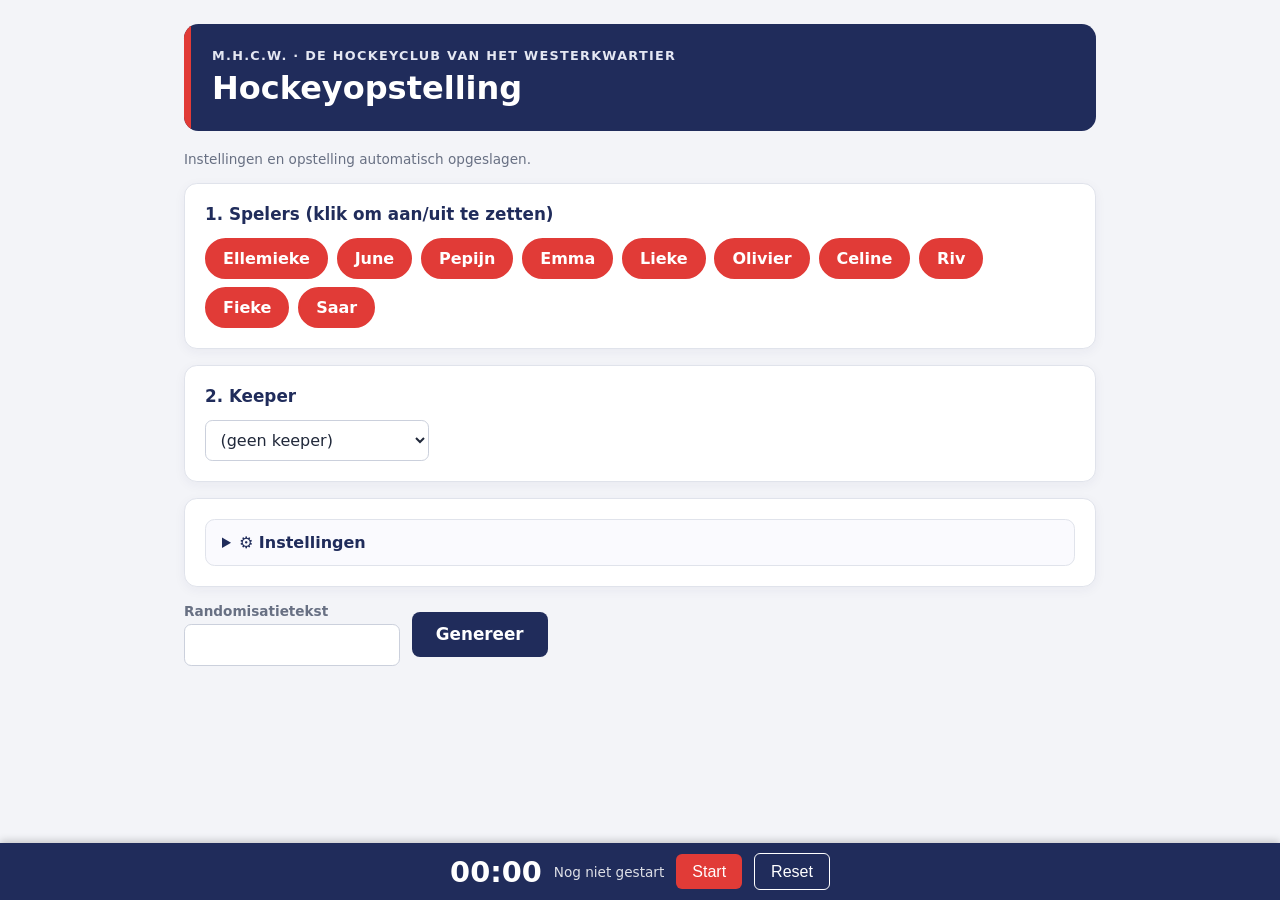
==== index.html @ c193237c "Git initted" ====
<!DOCTYPE html>
<html lang="nl">
<head>
<meta charset="utf-8">
<meta name="viewport" content="width=device-width, initial-scale=1">
<title>Hockeyopstelling</title>
<link rel="stylesheet" href="style.css">
</head>
<body>
<header class="page-header">
  <p class="eyebrow">M.H.C.W. · De hockeyclub van het Westerkwartier</p>
  <h1>Hockeyopstelling</h1>
</header>
<p class="save-status" id="saveStatus" role="status" aria-live="polite"></p>

<section>
  <h2>1. Spelers (klik om aan/uit te zetten)</h2>
  <div class="players" id="players"></div>
</section>

<section>
  <h2>2. Keeper</h2>
  <select id="keeper"></select>
</section>

<section>
  <details>
    <summary>⚙️ Instellingen</summary>
    <div class="row">
      <label>Wedstrijdduur (min)<input type="number" id="duration" value="50" min="1"></label>
      <label>Veldspelers tegelijk (zonder keeper)<input type="number" id="slots" value="5" min="1"></label>
      <label>Minuten per wissel<input type="number" id="interval" value="5" min="1"></label>
      <label>Max. wissels per keer<input type="number" id="maxSubs" value="2" min="1"></label>
      <label>Max. minuten aan de kant<input type="number" id="maxBench" value="10" min="1"></label>
    </div>
  </details>
</section>

<div class="row generate-row">
  <label for="shuffleSeed">Randomisatietekst
    <input type="text" id="shuffleSeed" autocomplete="off" autocapitalize="none">
  </label>
  <button class="primary" id="generate">Genereer</button>
</div>
<section id="output"></section>

<div class="confirm-overlay" id="resetConfirm" role="dialog" aria-modal="true" aria-labelledby="resetConfirmText">
  <div class="confirm-box">
    <p id="resetConfirmText">Weet je het zeker? De timer en alle tijden worden gereset.</p>
    <div class="actions">
      <button id="resetNo">Nee</button>
      <button class="danger" id="resetYes">Reset</button>
    </div>
  </div>
</div>
<div class="timer-bar" id="timerBar">
  <span class="time" id="timerTime">00:00</span>
  <span class="phase" id="timerPhase"></span>
  <button id="timerToggle">Start</button>
  <button class="secondary" id="timerReset">Reset</button>
</div>
<script src="app.js"></script>
</body>
</html>
---- style.css ----
:root {
    color-scheme: light;
    --club-navy: #202c5b;
    --club-red: #e13b37;
    --ink: #20283a;
    --muted: #687083;
    --line: #e0e3eb;
    --surface: #fff;
    --page: #f3f4f8;
    --soft-red: #fff0ef;
  }
  * { box-sizing: border-box; }
  body {
    max-width: 960px;
    margin: 0 auto;
    padding: 1.5rem;
    color: var(--ink);
    background: var(--page);
    font-family: system-ui, sans-serif;
  }
  .page-header {
    position: relative;
    overflow: hidden;
    margin-bottom: 1.25rem;
    padding: 1.5rem 1.75rem;
    border-radius: .9rem;
    background: var(--club-navy);
    color: #fff;
  }
  .page-header::before {
    position: absolute;
    inset: 0 auto 0 0;
    width: .45rem;
    background: var(--club-red);
    content: "";
  }
  .eyebrow {
    margin: 0 0 .4rem;
    color: #e4e7f2;
    font-size: .8rem;
    font-weight: 700;
    letter-spacing: .1em;
    text-transform: uppercase;
  }
  h1 { margin: 0; font-size: clamp(1.6rem, 4vw, 2rem); }
  .save-status { margin: .55rem 0 1rem; color: var(--muted); font-size: .85rem; }
  .save-status.error { color: #b4232d; font-weight: 600; }
  section {
    margin-bottom: 1rem;
    padding: 1.25rem;
    border: 1px solid var(--line);
    border-radius: .8rem;
    background: var(--surface);
    box-shadow: 0 3px 12px rgb(32 44 91 / 5%);
  }
  h2 { margin: 0 0 .85rem; color: var(--club-navy); font-size: 1.05rem; }
  .players { display: flex; flex-wrap: wrap; gap: .55rem; }
  .player {
    padding: .55rem 1rem;
    border: 2px solid var(--club-red);
    border-radius: 2rem;
    background: var(--club-red);
    color: #fff;
    cursor: pointer;
    font: inherit;
    font-weight: 650;
    transition: background .15s, border-color .15s, transform .15s;
  }
  .player:hover { transform: translateY(-1px); }
  .player.off {
    border-color: #c9cdd7;
    background: #fff;
    color: var(--muted);
    text-decoration: line-through;
  }
  .row { display: flex; flex-wrap: wrap; align-items: center; gap: .75rem; }
  label { display: flex; flex-direction: column; gap: .35rem; color: var(--muted); font-size: .85rem; font-weight: 600; }
  input, select {
    min-height: 2.6rem;
    padding: .5rem .65rem;
    border: 1px solid #cbd0dc;
    border-radius: .45rem;
    background: #fff;
    color: var(--ink);
    font: inherit;
  }
  #keeper { min-width: 14rem; }
  input:focus, select:focus { border-color: var(--club-navy); outline: 3px solid rgb(32 44 91 / 15%); }
  button.primary {
    border: 0;
    border-radius: .5rem;
    background: var(--club-navy);
    color: #fff;
    cursor: pointer;
    font: inherit;
    font-weight: 700;
    transition: background .15s, transform .15s;
  }
  button.primary { padding: .8rem 1.5rem; font-size: 1.05rem; }
  button.primary:hover { transform: translateY(-1px); background: #151f46; }
  button:focus-visible, summary:focus-visible, td.pick:focus-visible, td.out:focus-visible {
    outline: 3px solid var(--club-red);
    outline-offset: 2px;
  }
  details { padding: .8rem 1rem; border: 1px solid var(--line); border-radius: .6rem; background: #fafafe; }
  summary { color: var(--club-navy); cursor: pointer; font-weight: 700; }
  details .row { margin-top: .85rem; }
  table { width: 100%; margin-top: .5rem; border-collapse: separate; border-spacing: 0; }
  th, td { padding: .55rem .65rem; border-right: 1px solid var(--line); border-bottom: 1px solid var(--line); text-align: center; }
  th { background: var(--club-navy); color: #fff; font-size: .85rem; }
  th:first-child { border-top-left-radius: .45rem; }
  th:last-child { border-top-right-radius: .45rem; }
  tr:last-child td:first-child { border-bottom-left-radius: .45rem; }
  tr:last-child td:last-child { border-bottom-right-radius: .45rem; }
  td:first-child, th:first-child { border-left: 1px solid var(--line); text-align: left; }
  td.on { background: var(--soft-red); color: var(--club-navy); font-weight: 650; }
  td.out { background: #f0f1f4; color: var(--muted); font-style: italic; }
  td.pick, td.out { cursor: pointer; }
  td.pick:hover { outline: 2px solid var(--club-red); outline-offset: -2px; }
  .swap-icon { width: 1.25em; height: 1em; margin: 0 .2em; vertical-align: -.15em; color: var(--club-navy); }
  .incoming-player { color: var(--club-red); font-weight: 750; }
  .midgame { margin-top: 1rem; }
  .tablewrap { overflow-x: auto; -webkit-overflow-scrolling: touch; border-radius: .45rem; }
  #output:empty { display: none; }
  .tablewrap table { width: auto; min-width: 100%; }
  th, td { white-space: nowrap; }
  .tablewrap th:first-child, .tablewrap td:first-child { width: 1%; min-width: 0; }
  .tablewrap th:nth-child(2), .tablewrap td:nth-child(2) { width: 1%; min-width: 0; white-space: nowrap; text-align: left; }
  .playing-time th:last-child, .playing-time td:last-child { min-width: auto; text-align: right; }
  tr.mid-match-break > td { border-top: 3px solid var(--club-red); }
  th:first-child, td:first-child { position: sticky; left: 0; z-index: 1; }
  th:first-child { z-index: 2; background: var(--club-navy); }
  td:first-child { background: #f3f4f8; }
  .warn { color: #b4232d; font-weight: 600; }
  .summary { line-height: 1.6; }
  @media (max-width: 600px) {
    body { padding: .75rem; }
    .page-header { padding: 1.2rem 1.25rem; }
    section { padding: 1rem; }
    .player { flex: 1 1 calc(50% - .55rem); padding: .75rem .4rem; }
    select, input { width: 100%; font-size: 16px; }
    #keeper { width: 100%; }
    .row { flex-direction: column; align-items: stretch; }
    label { width: 100%; }
    button.primary { width: 100%; padding: 1rem; }
    th, td { padding: .45rem .5rem; font-size: .85rem; }
  }
  .timer-bar {
    position: fixed; left: 0; right: 0; bottom: 0; z-index: 10;
    display: flex; align-items: center; justify-content: center; gap: .75rem; flex-wrap: wrap;
    padding: .6rem 1rem; background: var(--club-navy); color: #fff;
    box-shadow: 0 -2px 8px rgba(0,0,0,.2);
  }
  .timer-bar .time { font-size: 1.8rem; font-weight: 700; font-variant-numeric: tabular-nums; }
  .timer-bar .phase { font-size: .85rem; opacity: .85; }
  .timer-bar button { padding: .55rem 1rem; font-size: 1rem; border: 0; border-radius: 6px; cursor: pointer; background: var(--club-red); color: #fff; }
  .timer-bar button.secondary { background: transparent; border: 1px solid #fff; }
  .timer-bar button:disabled { opacity: .5; cursor: not-allowed; }
  body { padding-bottom: 6.5rem; }
  tr.current-block > td { background: #fff3b0; box-shadow: inset 0 2px 0 var(--club-red), inset 0 -2px 0 var(--club-red); }
  tr.current-block > td.on { background: #ffd84d; }
  .confirm-overlay { position: fixed; inset: 0; z-index: 20; display: none; align-items: center; justify-content: center; background: rgba(0,0,0,.5); padding: 1rem; }
  .confirm-overlay.open { display: flex; }
  .confirm-box { background: var(--surface); color: var(--ink); border-radius: .6rem; padding: 1.25rem; max-width: 22rem; width: 100%; }
  .confirm-box p { margin: 0 0 1rem; font-weight: 600; }
  .confirm-box .actions { display: flex; gap: .75rem; justify-content: flex-end; }
  .confirm-box button { padding: .6rem 1.1rem; font-size: 1rem; border-radius: 6px; cursor: pointer; border: 1px solid var(--line); background: #fff; color: var(--ink); }
  .confirm-box button.danger { background: var(--club-red); border-color: var(--club-red); color: #fff; }
  body.timer-locked #players { pointer-events: none; opacity: .6; }
  body.timer-locked summary { opacity: .8; }
  input:disabled, select:disabled, button.primary:disabled { opacity: .6; cursor: not-allowed; }
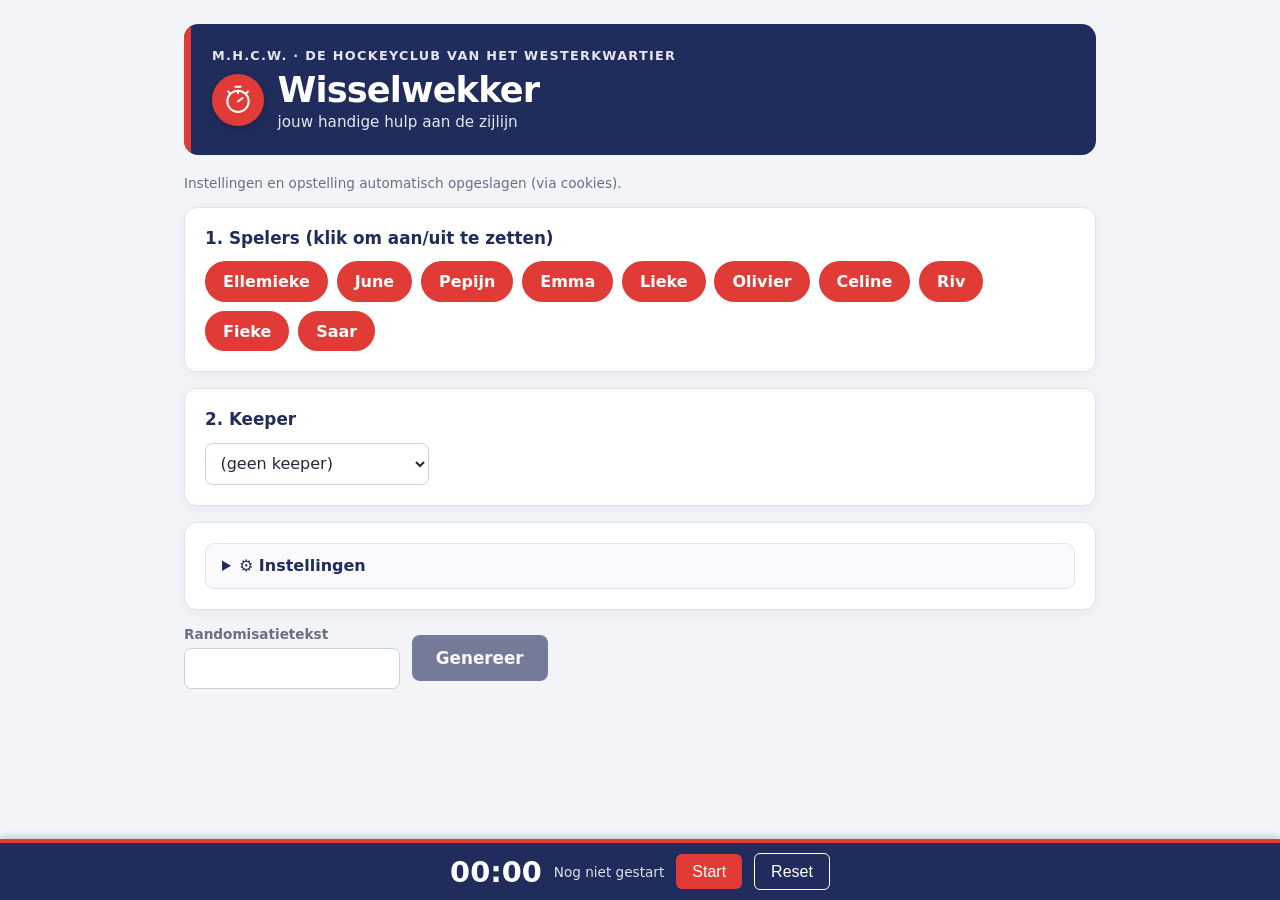
==== commit 1c6fe5f9: "Update README and HTML structure to reflect app name change to 'Wisselwekker' and enhance branding" ====
--- a/index.html
+++ b/index.html
@@ -3,13 +3,26 @@
 <head>
 <meta charset="utf-8">
 <meta name="viewport" content="width=device-width, initial-scale=1">
-<title>Hockeyopstelling</title>
+<meta name="description" content="Wisselwekker helpt je met een eerlijk hockeywisselschema en geeft een seintje bij wisselmomenten.">
+<meta name="theme-color" content="#202c5b">
+<title>Wisselwekker</title>
 <link rel="stylesheet" href="style.css">
 </head>
 <body>
 <header class="page-header">
   <p class="eyebrow">M.H.C.W. · De hockeyclub van het Westerkwartier</p>
-  <h1>Hockeyopstelling</h1>
+  <div class="brand">
+    <span class="brand-mark" aria-hidden="true">
+      <svg viewBox="0 0 48 48" focusable="false">
+        <circle cx="24" cy="26" r="16"></circle>
+        <path d="M20 4h8M24 10v4m0 12 7-5M12 14l-3-3m27 3 3-3"></path>
+      </svg>
+    </span>
+    <div>
+      <h1>Wisselwekker</h1>
+      <p class="tagline">jouw handige hulp aan de zijlijn</p>
+    </div>
+  </div>
 </header>
 <p class="save-status" id="saveStatus" role="status" aria-live="polite"></p>
 
@@ -53,7 +66,7 @@
     </div>
   </div>
 </div>
-<div class="timer-bar" id="timerBar">
+<div class="timer-bar" id="timerBar" role="region" aria-label="Wedstrijdtimer en wisselreminders">
   <span class="time" id="timerTime">00:00</span>
   <span class="phase" id="timerPhase"></span>
   <button id="timerToggle">Start</button>
--- a/style.css
+++ b/style.css
@@ -2,6 +2,7 @@
     color-scheme: light;
     --club-navy: #202c5b;
     --club-red: #e13b37;
+    --club-green: #218739;
     --ink: #20283a;
     --muted: #687083;
     --line: #e0e3eb;
@@ -42,7 +43,22 @@
     letter-spacing: .1em;
     text-transform: uppercase;
   }
-  h1 { margin: 0; font-size: clamp(1.6rem, 4vw, 2rem); }
+  .brand { display: flex; align-items: center; gap: .85rem; }
+  .brand-mark {
+    display: grid;
+    width: 3.25rem;
+    height: 3.25rem;
+    flex: 0 0 auto;
+    place-items: center;
+    border-radius: 50%;
+    background: var(--club-red);
+    box-shadow: 0 3px 10px rgb(0 0 0 / 18%);
+  }
+  .brand-mark svg { width: 2rem; height: 2rem; }
+  .brand-mark circle { fill: none; stroke: #fff; stroke-width: 3; }
+  .brand-mark path { fill: none; stroke: #fff; stroke-width: 3; stroke-linecap: round; stroke-linejoin: round; }
+  h1 { margin: 0; font-size: clamp(1.7rem, 4vw, 2.2rem); letter-spacing: -.025em; }
+  .tagline { margin: .15rem 0 0; color: #e4e7f2; font-size: .95rem; }
   .save-status { margin: .55rem 0 1rem; color: var(--muted); font-size: .85rem; }
   .save-status.error { color: #b4232d; font-weight: 600; }
   section {
@@ -113,12 +129,14 @@
   tr:last-child td:first-child { border-bottom-left-radius: .45rem; }
   tr:last-child td:last-child { border-bottom-right-radius: .45rem; }
   td:first-child, th:first-child { border-left: 1px solid var(--line); text-align: left; }
-  td.on { background: var(--soft-red); color: var(--club-navy); font-weight: 650; }
+  td.on { background: var(--soft-red); color: var(--club-navy); }
   td.out { background: #f0f1f4; color: var(--muted); font-style: italic; }
   td.pick, td.out { cursor: pointer; }
   td.pick:hover { outline: 2px solid var(--club-red); outline-offset: -2px; }
-  .swap-icon { width: 1.25em; height: 1em; margin: 0 .2em; vertical-align: -.15em; color: var(--club-navy); }
-  .incoming-player { color: var(--club-red); font-weight: 750; }
+  .incoming-player { color: var(--club-green); }
+  .outgoing-player { color: var(--club-red); }
+  .substitution-arrow { width: .8em; height: 1em; vertical-align: -.15em; }
+  .substitution-arrow path { fill: none; stroke: currentColor; stroke-width: 3; stroke-linecap: round; stroke-linejoin: round; }
   .midgame { margin-top: 1rem; }
   .tablewrap { overflow-x: auto; -webkit-overflow-scrolling: touch; border-radius: .45rem; }
   #output:empty { display: none; }
@@ -136,6 +154,8 @@
   @media (max-width: 600px) {
     body { padding: .75rem; }
     .page-header { padding: 1.2rem 1.25rem; }
+    .brand-mark { width: 2.8rem; height: 2.8rem; }
+    .brand-mark svg { width: 1.75rem; height: 1.75rem; }
     section { padding: 1rem; }
     .player { flex: 1 1 calc(50% - .55rem); padding: .75rem .4rem; }
     select, input { width: 100%; font-size: 16px; }
@@ -148,7 +168,7 @@
   .timer-bar {
     position: fixed; left: 0; right: 0; bottom: 0; z-index: 10;
     display: flex; align-items: center; justify-content: center; gap: .75rem; flex-wrap: wrap;
-    padding: .6rem 1rem; background: var(--club-navy); color: #fff;
+    padding: .6rem 1rem; border-top: .25rem solid var(--club-red); background: var(--club-navy); color: #fff;
     box-shadow: 0 -2px 8px rgba(0,0,0,.2);
   }
   .timer-bar .time { font-size: 1.8rem; font-weight: 700; font-variant-numeric: tabular-nums; }
